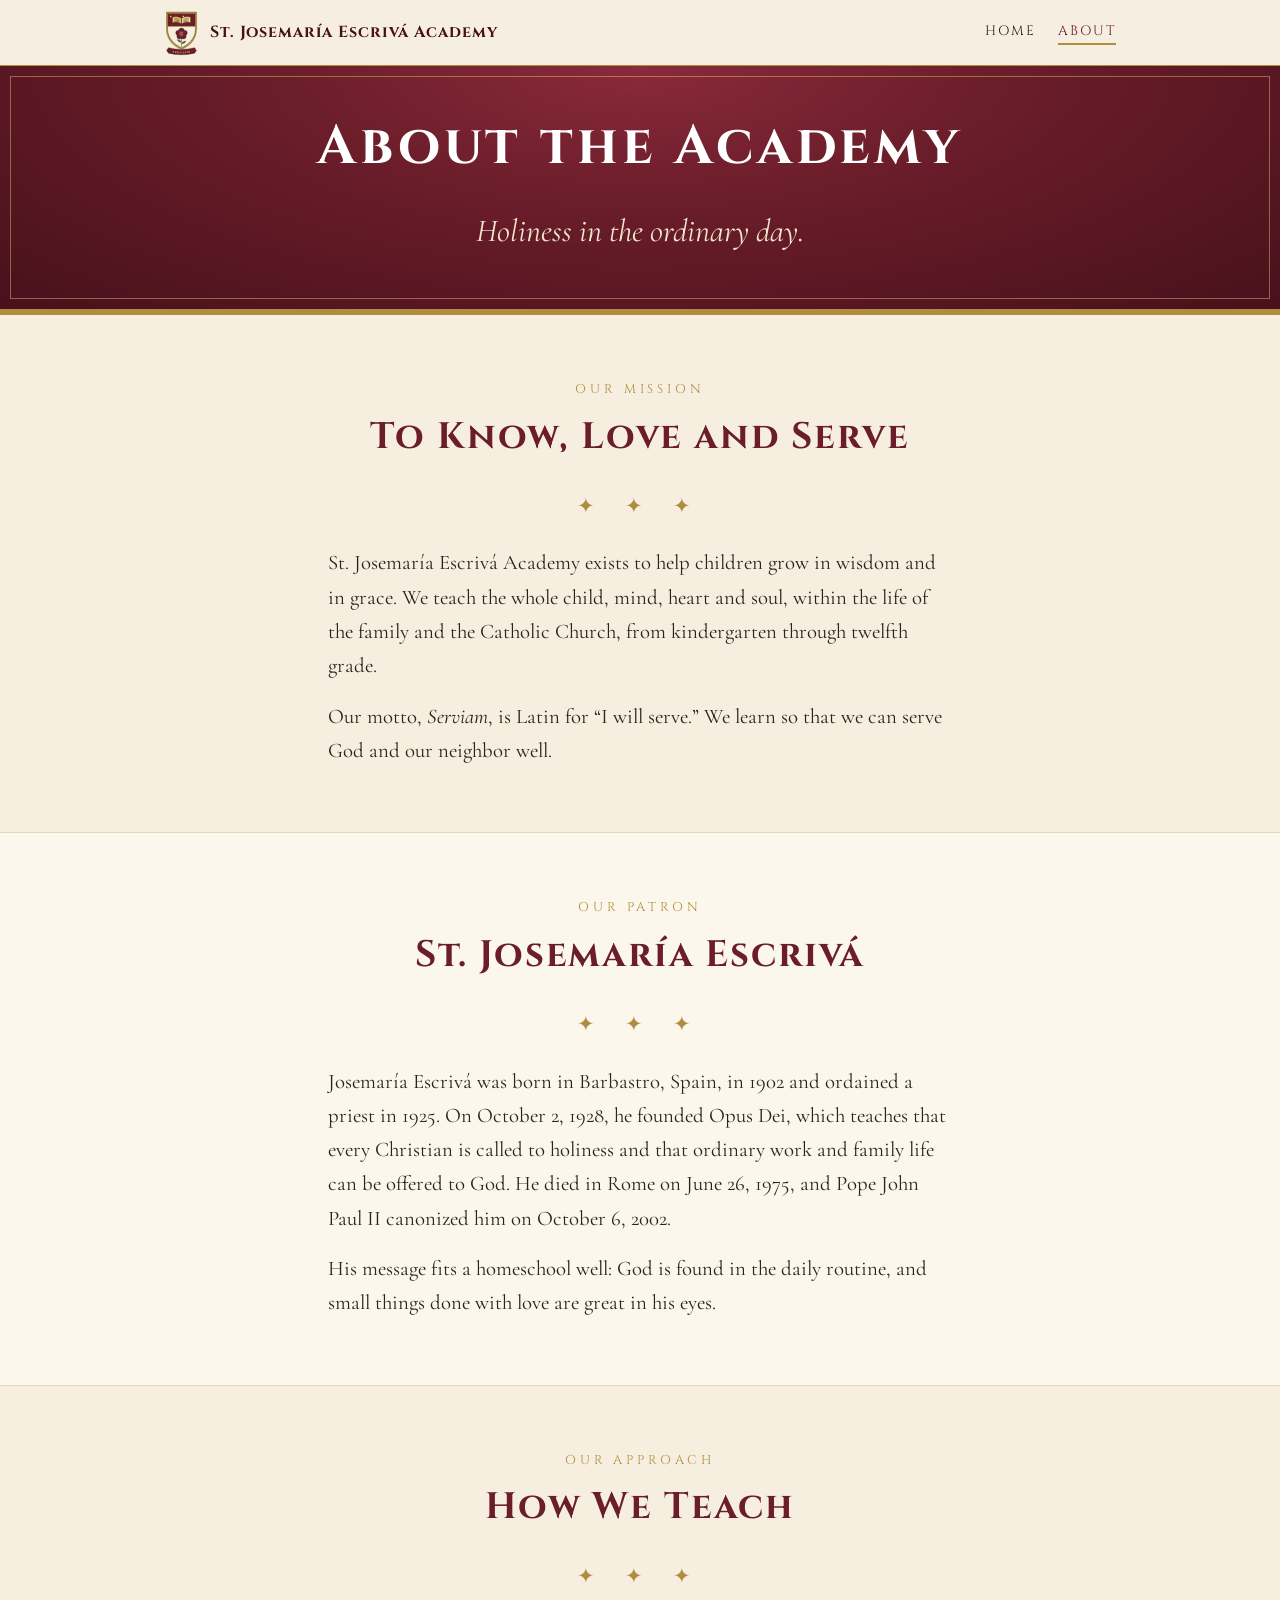
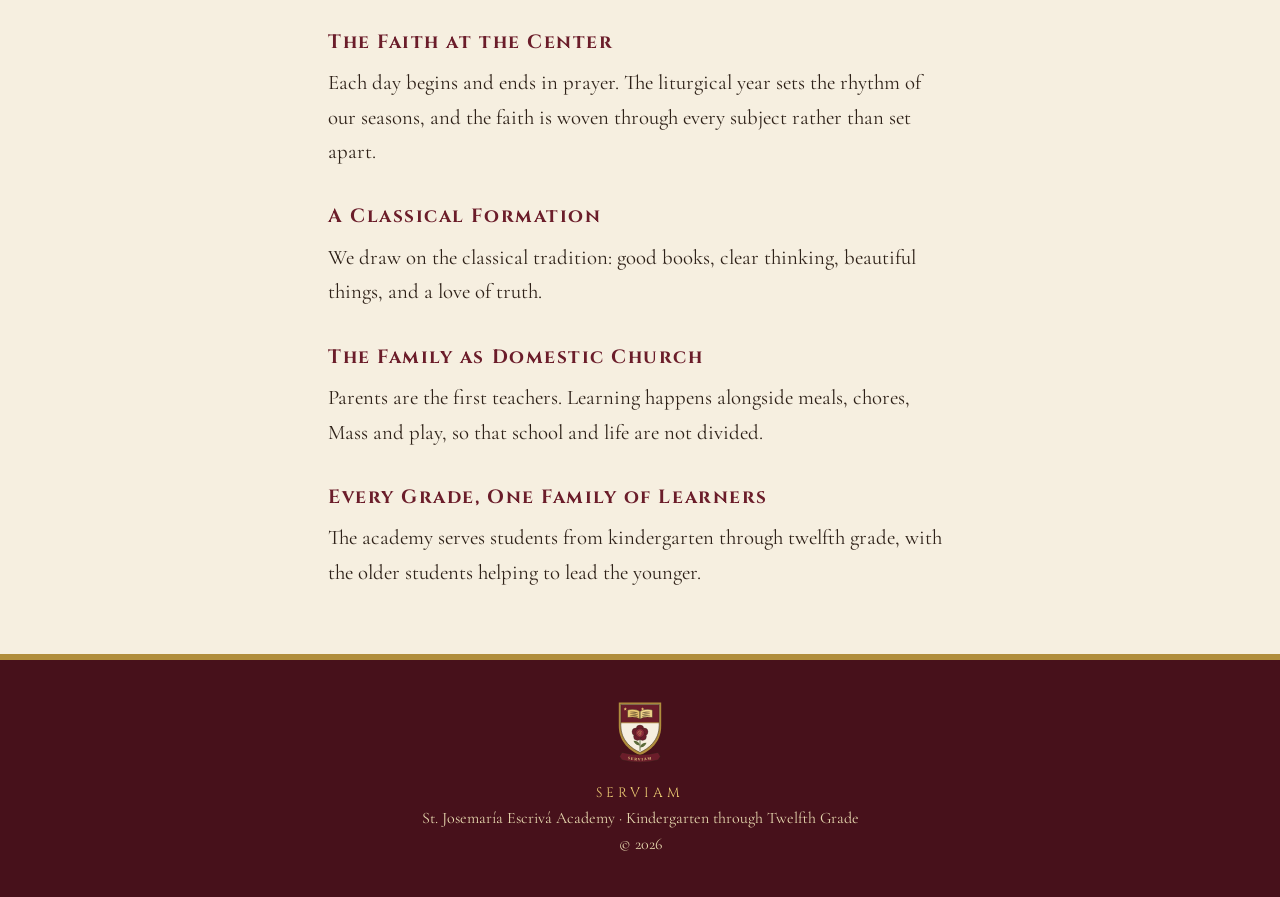
==== about.html @ 0e482333 "Build public academy site: home, about, crest, styles; keep old hub as family.html Co-Authored-By: C" ====
<!DOCTYPE html>
<html lang="en"><head><meta charset="UTF-8"><meta name="viewport" content="width=device-width,initial-scale=1">
<title>About | St. Josemaría Escrivá Academy</title><meta name="description" content="Our mission, our patron and our approach."><link rel="icon" href="crest.svg" type="image/svg+xml">
<link rel="preconnect" href="https://fonts.googleapis.com"><link rel="preconnect" href="https://fonts.gstatic.com" crossorigin><link href="https://fonts.googleapis.com/css2?family=Cinzel:wght@500;700&family=Cormorant+Garamond:ital,wght@0,400;0,600;1,400&display=swap" rel="stylesheet"><link rel="stylesheet" href="style.css"></head><body>
<header class="top"><div class="wrap"><a class="brand" href="/"><img src="crest.svg" alt=""><span>St. Josemaría Escrivá Academy</span></a>
<nav><a href="/">Home</a><a href="about.html" class="on">About</a></nav></div></header>
<div class="hero" style="padding:3rem 1.5rem 3.2rem"><h1>About the Academy</h1><p class="tag" style="margin-bottom:0">Holiness in the ordinary day.</p></div>
<section><div class="wrap prose"><div class="kicker">Our Mission</div><h2>To Know, Love and Serve</h2><span class="orn">&#10022; &#10022; &#10022;</span>
<p>St. Josemaría Escrivá Academy exists to help children grow in wisdom and in grace. We teach the whole child, mind, heart and soul, within the life of the family and the Catholic Church, from kindergarten through twelfth grade.</p>
<p>Our motto, <em>Serviam</em>, is Latin for &ldquo;I will serve.&rdquo; We learn so that we can serve God and our neighbor well.</p></div></section>
<section class="alt"><div class="wrap prose"><div class="kicker">Our Patron</div><h2>St. Josemaría Escrivá</h2><span class="orn">&#10022; &#10022; &#10022;</span>
<p>Josemaría Escrivá was born in Barbastro, Spain, in 1902 and ordained a priest in 1925. On October 2, 1928, he founded Opus Dei, which teaches that every Christian is called to holiness and that ordinary work and family life can be offered to God. He died in Rome on June 26, 1975, and Pope John Paul II canonized him on October 6, 2002.</p>
<p>His message fits a homeschool well: God is found in the daily routine, and small things done with love are great in his eyes.</p></div></section>
<section><div class="wrap prose"><div class="kicker">Our Approach</div><h2>How We Teach</h2><span class="orn">&#10022; &#10022; &#10022;</span>
<h3>The Faith at the Center</h3><p>Each day begins and ends in prayer. The liturgical year sets the rhythm of our seasons, and the faith is woven through every subject rather than set apart.</p>
<h3>A Classical Formation</h3><p>We draw on the classical tradition: good books, clear thinking, beautiful things, and a love of truth.</p>
<h3>The Family as Domestic Church</h3><p>Parents are the first teachers. Learning happens alongside meals, chores, Mass and play, so that school and life are not divided.</p>
<h3>Every Grade, One Family of Learners</h3><p>The academy serves students from kindergarten through twelfth grade, with the older students helping to lead the younger.</p></div></section>
<footer><img src="crest.svg" alt=""><div class="m">SERVIAM</div><p>St. Josemaría Escrivá Academy &middot; Kindergarten through Twelfth Grade<br>&copy; 2026</p></footer></body></html>
---- style.css ----
:root{--cream:#f6efe0;--paper:#fbf7ec;--burg:#6b1d2a;--burg-d:#47111b;--gold:#b08d3c;--gold-l:#e9c872;--ink:#2e2118}
*{box-sizing:border-box;margin:0}
html{scroll-behavior:smooth}
body{background:var(--cream);color:var(--ink);font-family:'Cormorant Garamond',Georgia,serif;font-size:1.3rem;line-height:1.65}
h1,h2,h3,.brand,nav a,.btn,.kicker{font-family:'Cinzel',Georgia,serif}
a{color:var(--burg)}
.wrap{max-width:1000px;margin:0 auto;padding:0 1.5rem}
header.top{position:sticky;top:0;z-index:10;background:rgba(246,239,224,.94);backdrop-filter:blur(6px);border-bottom:1px solid var(--gold)}
header.top .wrap{display:flex;align-items:center;justify-content:space-between;gap:1rem;padding-top:.6rem;padding-bottom:.6rem}
.brand{display:flex;align-items:center;gap:.7rem;text-decoration:none;color:var(--burg-d);font-weight:700;letter-spacing:.06em;font-size:1rem;line-height:1.2}
.brand img{height:46px}
nav{display:flex;gap:1.4rem}
nav a{text-decoration:none;color:var(--ink);font-size:.85rem;letter-spacing:.14em;text-transform:uppercase}
nav a:hover,nav a.on{color:var(--burg);border-bottom:2px solid var(--gold)}
.hero{background:radial-gradient(ellipse at 50% 0%,#8a2a3a 0%,var(--burg) 40%,var(--burg-d) 100%);color:var(--cream);text-align:center;padding:4.5rem 1.5rem 5rem;position:relative;border-bottom:6px solid var(--gold)}
.hero::after{content:"";position:absolute;inset:10px;border:1px solid rgba(233,200,114,.45);pointer-events:none}
.hero img.crest{width:170px;filter:drop-shadow(0 8px 14px rgba(0,0,0,.45));margin-bottom:1.2rem}
.hero h1{font-size:clamp(1.9rem,5.4vw,3.4rem);letter-spacing:.07em;line-height:1.2;font-weight:700;color:#fff}
.hero .sub{font-family:'Cinzel',serif;letter-spacing:.3em;text-transform:uppercase;font-size:.85rem;color:var(--gold-l);margin-top:.8rem}
.hero .tag{font-style:italic;font-size:clamp(1.4rem,3.4vw,2rem);margin:1.6rem auto 2rem;max-width:34rem;color:#f3e7c9}
.btn{display:inline-block;padding:.8rem 1.8rem;background:var(--gold);color:var(--burg-d);text-decoration:none;letter-spacing:.16em;text-transform:uppercase;font-size:.85rem;font-weight:700;border:1px solid var(--gold-l)}
.btn:hover{background:var(--gold-l)}
section{padding:4rem 0}
section.alt{background:var(--paper);border-top:1px solid #e3d6b4;border-bottom:1px solid #e3d6b4}
.kicker{color:var(--gold);letter-spacing:.3em;text-transform:uppercase;font-size:.8rem;text-align:center}
h2{font-size:clamp(1.6rem,3.8vw,2.3rem);color:var(--burg);text-align:center;margin:.4rem 0 1.4rem;letter-spacing:.05em}
.orn{display:block;text-align:center;color:var(--gold);letter-spacing:.6em;margin-bottom:1.4rem}
p+p{margin-top:1rem}
.lead{max-width:40rem;margin:0 auto;text-align:center}
.cols{display:grid;grid-template-columns:repeat(auto-fit,minmax(250px,1fr));gap:1.6rem;margin-top:2rem}
.card{background:var(--paper);border:1px solid #d9c993;padding:1.8rem 1.5rem;text-align:center;box-shadow:0 0 0 4px var(--cream),0 0 0 5px #d9c993}
.card h3{color:var(--burg);font-size:1.1rem;letter-spacing:.1em;margin-bottom:.6rem}
blockquote{max-width:38rem;margin:0 auto;text-align:center;font-style:italic;font-size:1.7rem;line-height:1.4;color:var(--burg-d)}
blockquote cite{display:block;font-family:'Cinzel',serif;font-style:normal;font-size:.8rem;letter-spacing:.2em;color:var(--gold);margin-top:1rem}
.prose{max-width:42rem;margin:0 auto}
.prose h3{color:var(--burg);letter-spacing:.08em;margin:2rem 0 .5rem;font-size:1.2rem}
.prose ul{padding-left:1.3rem}
footer{background:var(--burg-d);color:#e6d7ae;text-align:center;padding:2.5rem 1rem;font-size:1rem;border-top:6px solid var(--gold)}
footer img{height:64px;margin-bottom:.6rem}
footer .m{font-family:'Cinzel',serif;letter-spacing:.3em;color:var(--gold-l);font-size:.85rem}
@media(max-width:640px){body{font-size:1.2rem}.brand span{display:none}nav{gap:1rem}.hero img.crest{width:130px}}
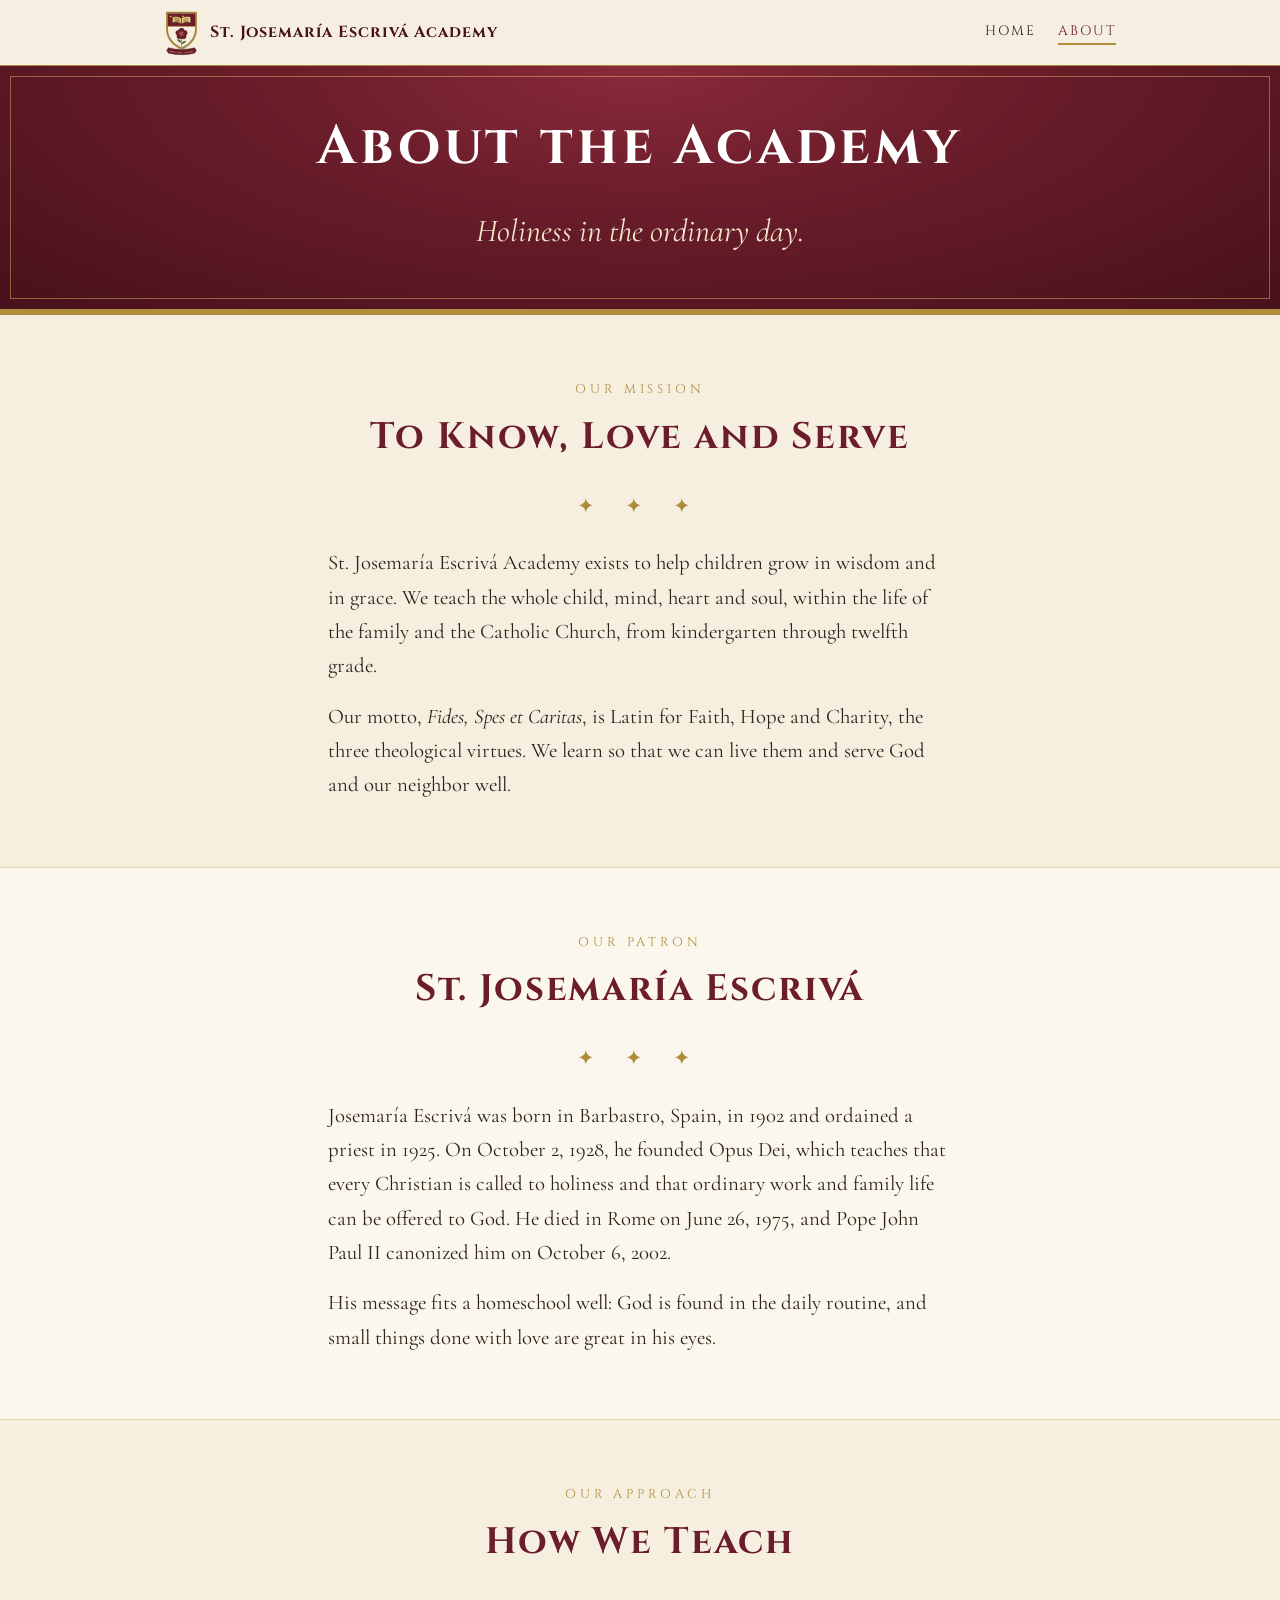
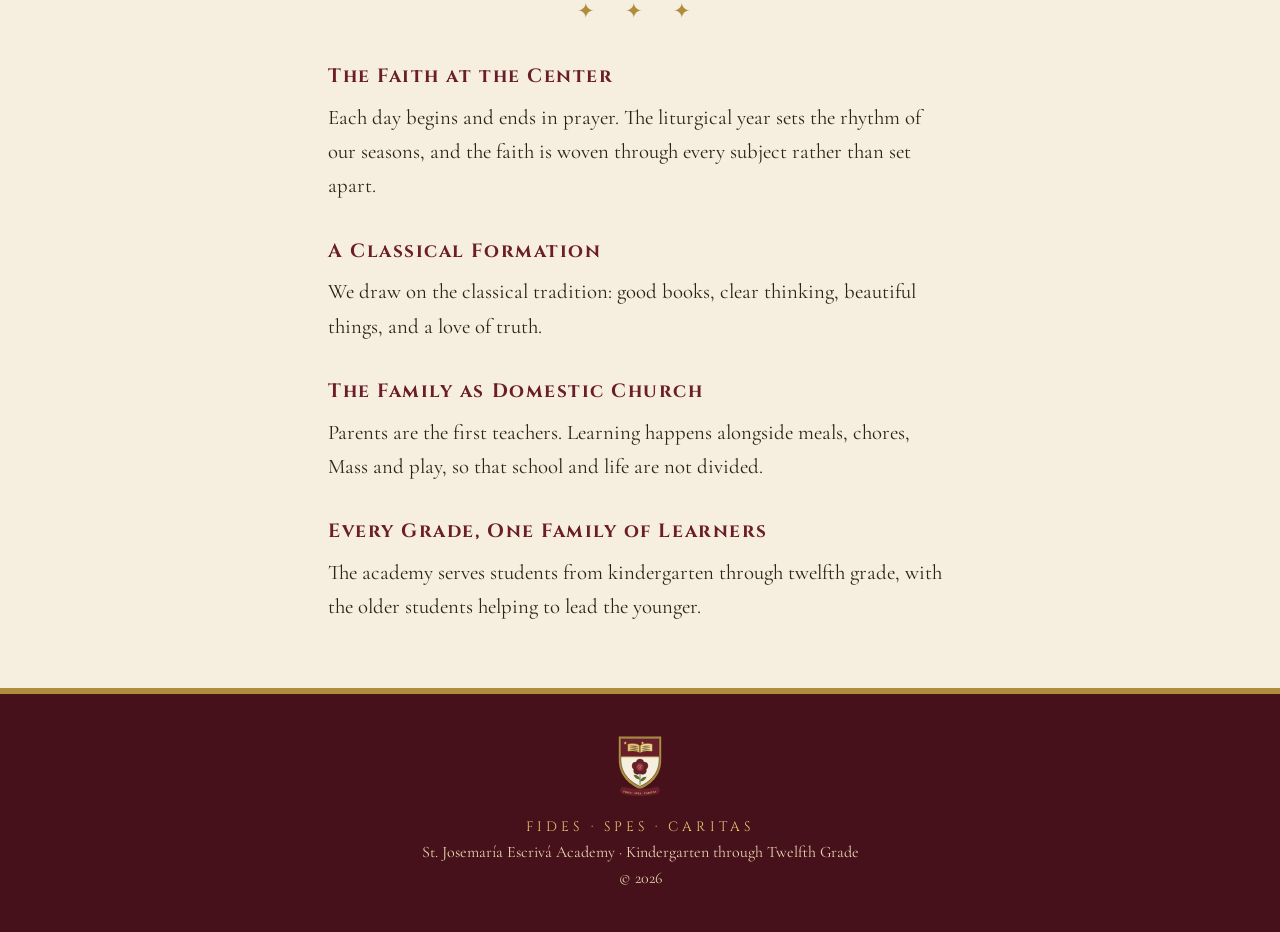
==== commit 246a4dde: "Motto: Fides, Spes et Caritas Co-Authored-By: Claude Sonnet 5.5 <noreply@anthropic.com> Claude-Sessi" ====
--- a/about.html
+++ b/about.html
@@ -7,7 +7,7 @@
 <div class="hero" style="padding:3rem 1.5rem 3.2rem"><h1>About the Academy</h1><p class="tag" style="margin-bottom:0">Holiness in the ordinary day.</p></div>
 <section><div class="wrap prose"><div class="kicker">Our Mission</div><h2>To Know, Love and Serve</h2><span class="orn">&#10022; &#10022; &#10022;</span>
 <p>St. Josemaría Escrivá Academy exists to help children grow in wisdom and in grace. We teach the whole child, mind, heart and soul, within the life of the family and the Catholic Church, from kindergarten through twelfth grade.</p>
-<p>Our motto, <em>Serviam</em>, is Latin for &ldquo;I will serve.&rdquo; We learn so that we can serve God and our neighbor well.</p></div></section>
+<p>Our motto, <em>Fides, Spes et Caritas</em>, is Latin for Faith, Hope and Charity, the three theological virtues. We learn so that we can live them and serve God and our neighbor well.</p></div></section>
 <section class="alt"><div class="wrap prose"><div class="kicker">Our Patron</div><h2>St. Josemaría Escrivá</h2><span class="orn">&#10022; &#10022; &#10022;</span>
 <p>Josemaría Escrivá was born in Barbastro, Spain, in 1902 and ordained a priest in 1925. On October 2, 1928, he founded Opus Dei, which teaches that every Christian is called to holiness and that ordinary work and family life can be offered to God. He died in Rome on June 26, 1975, and Pope John Paul II canonized him on October 6, 2002.</p>
 <p>His message fits a homeschool well: God is found in the daily routine, and small things done with love are great in his eyes.</p></div></section>
@@ -16,4 +16,4 @@
 <h3>A Classical Formation</h3><p>We draw on the classical tradition: good books, clear thinking, beautiful things, and a love of truth.</p>
 <h3>The Family as Domestic Church</h3><p>Parents are the first teachers. Learning happens alongside meals, chores, Mass and play, so that school and life are not divided.</p>
 <h3>Every Grade, One Family of Learners</h3><p>The academy serves students from kindergarten through twelfth grade, with the older students helping to lead the younger.</p></div></section>
-<footer><img src="crest.svg" alt=""><div class="m">SERVIAM</div><p>St. Josemaría Escrivá Academy &middot; Kindergarten through Twelfth Grade<br>&copy; 2026</p></footer></body></html>
+<footer><img src="crest.svg" alt=""><div class="m">FIDES &middot; SPES &middot; CARITAS</div><p>St. Josemaría Escrivá Academy &middot; Kindergarten through Twelfth Grade<br>&copy; 2026</p></footer></body></html>
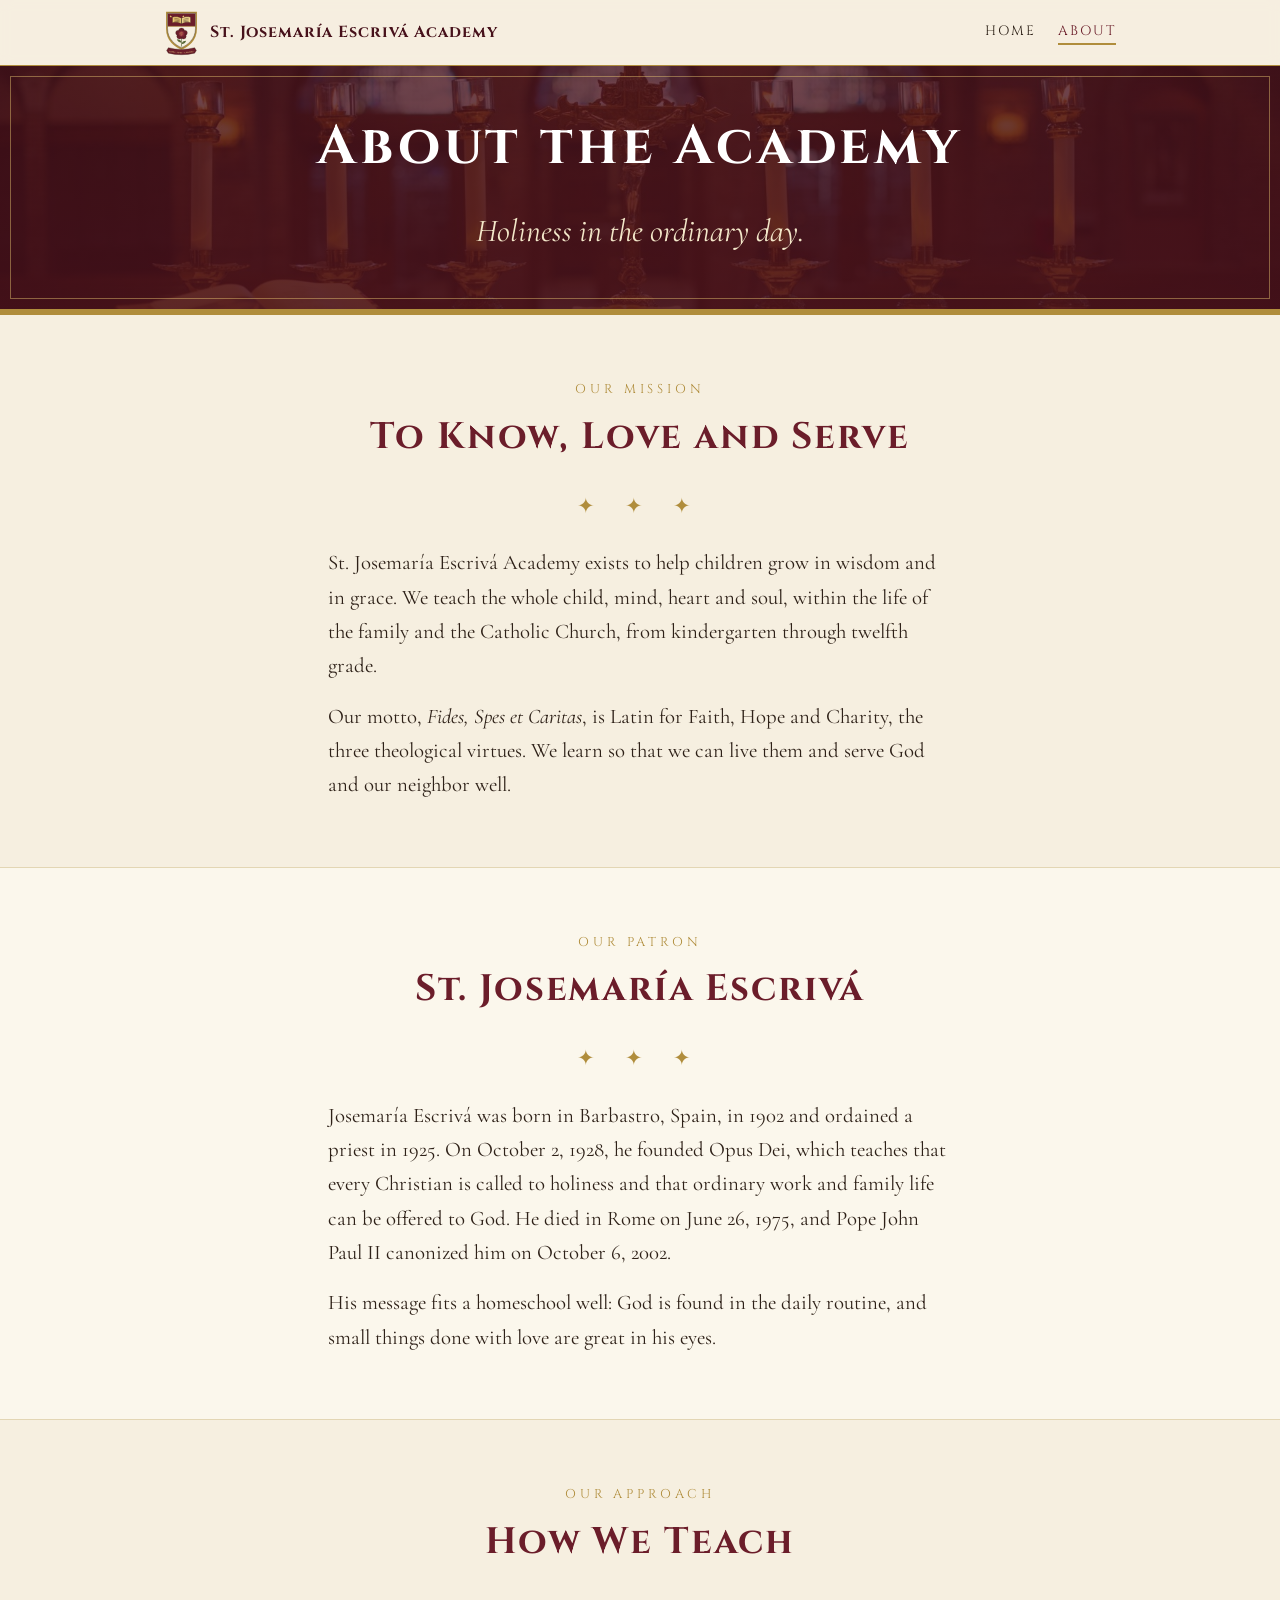
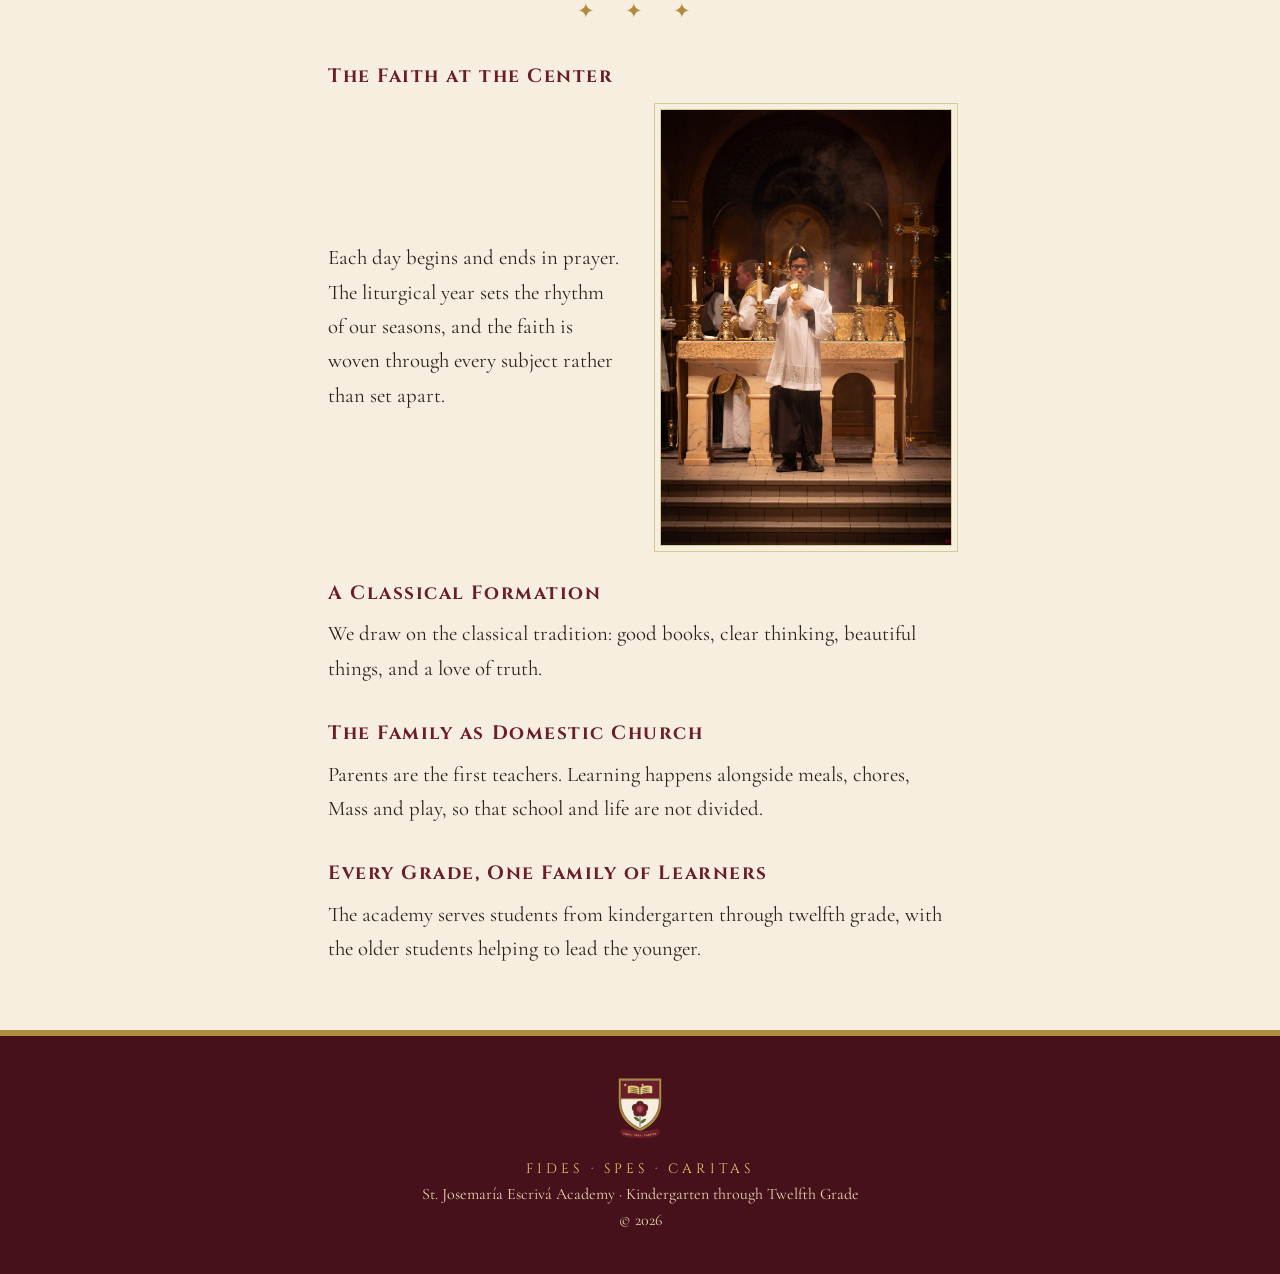
==== commit e4be5283: "Add photos: altar hero, servers, thurible Co-Authored-By: Claude Sonnet 5.5 <noreply@anthropic.com> " ====
--- a/about.html
+++ b/about.html
@@ -12,7 +12,7 @@
 <p>Josemaría Escrivá was born in Barbastro, Spain, in 1902 and ordained a priest in 1925. On October 2, 1928, he founded Opus Dei, which teaches that every Christian is called to holiness and that ordinary work and family life can be offered to God. He died in Rome on June 26, 1975, and Pope John Paul II canonized him on October 6, 2002.</p>
 <p>His message fits a homeschool well: God is found in the daily routine, and small things done with love are great in his eyes.</p></div></section>
 <section><div class="wrap prose"><div class="kicker">Our Approach</div><h2>How We Teach</h2><span class="orn">&#10022; &#10022; &#10022;</span>
-<h3>The Faith at the Center</h3><p>Each day begins and ends in prayer. The liturgical year sets the rhythm of our seasons, and the faith is woven through every subject rather than set apart.</p>
+<h3>The Faith at the Center</h3><div class="split rev" style="margin:1rem 0 1.5rem"><div class="pic"><img class="photo" src="img/thurible.jpg" alt="An altar server swinging a thurible during Mass" loading="lazy"></div><div><p>Each day begins and ends in prayer. The liturgical year sets the rhythm of our seasons, and the faith is woven through every subject rather than set apart.</p></div></div>
 <h3>A Classical Formation</h3><p>We draw on the classical tradition: good books, clear thinking, beautiful things, and a love of truth.</p>
 <h3>The Family as Domestic Church</h3><p>Parents are the first teachers. Learning happens alongside meals, chores, Mass and play, so that school and life are not divided.</p>
 <h3>Every Grade, One Family of Learners</h3><p>The academy serves students from kindergarten through twelfth grade, with the older students helping to lead the younger.</p></div></section>
--- a/style.css
+++ b/style.css
@@ -12,7 +12,7 @@
 nav{display:flex;gap:1.4rem}
 nav a{text-decoration:none;color:var(--ink);font-size:.85rem;letter-spacing:.14em;text-transform:uppercase}
 nav a:hover,nav a.on{color:var(--burg);border-bottom:2px solid var(--gold)}
-.hero{background:radial-gradient(ellipse at 50% 0%,#8a2a3a 0%,var(--burg) 40%,var(--burg-d) 100%);color:var(--cream);text-align:center;padding:4.5rem 1.5rem 5rem;position:relative;border-bottom:6px solid var(--gold)}
+.hero{background:linear-gradient(rgba(71,17,27,.78),rgba(71,17,27,.88)),url(img/altar.jpg) center/cover;color:var(--cream);text-align:center;padding:4.5rem 1.5rem 5rem;position:relative;border-bottom:6px solid var(--gold)}
 .hero::after{content:"";position:absolute;inset:10px;border:1px solid rgba(233,200,114,.45);pointer-events:none}
 .hero img.crest{width:170px;filter:drop-shadow(0 8px 14px rgba(0,0,0,.45));margin-bottom:1.2rem}
 .hero h1{font-size:clamp(1.9rem,5.4vw,3.4rem);letter-spacing:.07em;line-height:1.2;font-weight:700;color:#fff}
@@ -39,3 +39,10 @@
 footer img{height:64px;margin-bottom:.6rem}
 footer .m{font-family:'Cinzel',serif;letter-spacing:.3em;color:var(--gold-l);font-size:.85rem}
 @media(max-width:640px){body{font-size:1.2rem}.brand span{display:none}nav{gap:1rem}.hero img.crest{width:130px}}
+
+.photo{display:block;width:100%;height:auto;border:1px solid #d9c993;box-shadow:0 0 0 5px var(--cream),0 0 0 6px #d9c993}
+.split{display:grid;grid-template-columns:1fr 1fr;gap:2.5rem;align-items:center}
+.split.rev .pic{order:2}
+.pic{max-width:340px;margin:0 auto}
+.pic p{font-size:.95rem;font-style:italic;text-align:center;margin-top:.8rem;color:#6a5a48}
+@media(max-width:700px){.split{grid-template-columns:1fr}.split.rev .pic{order:0}}
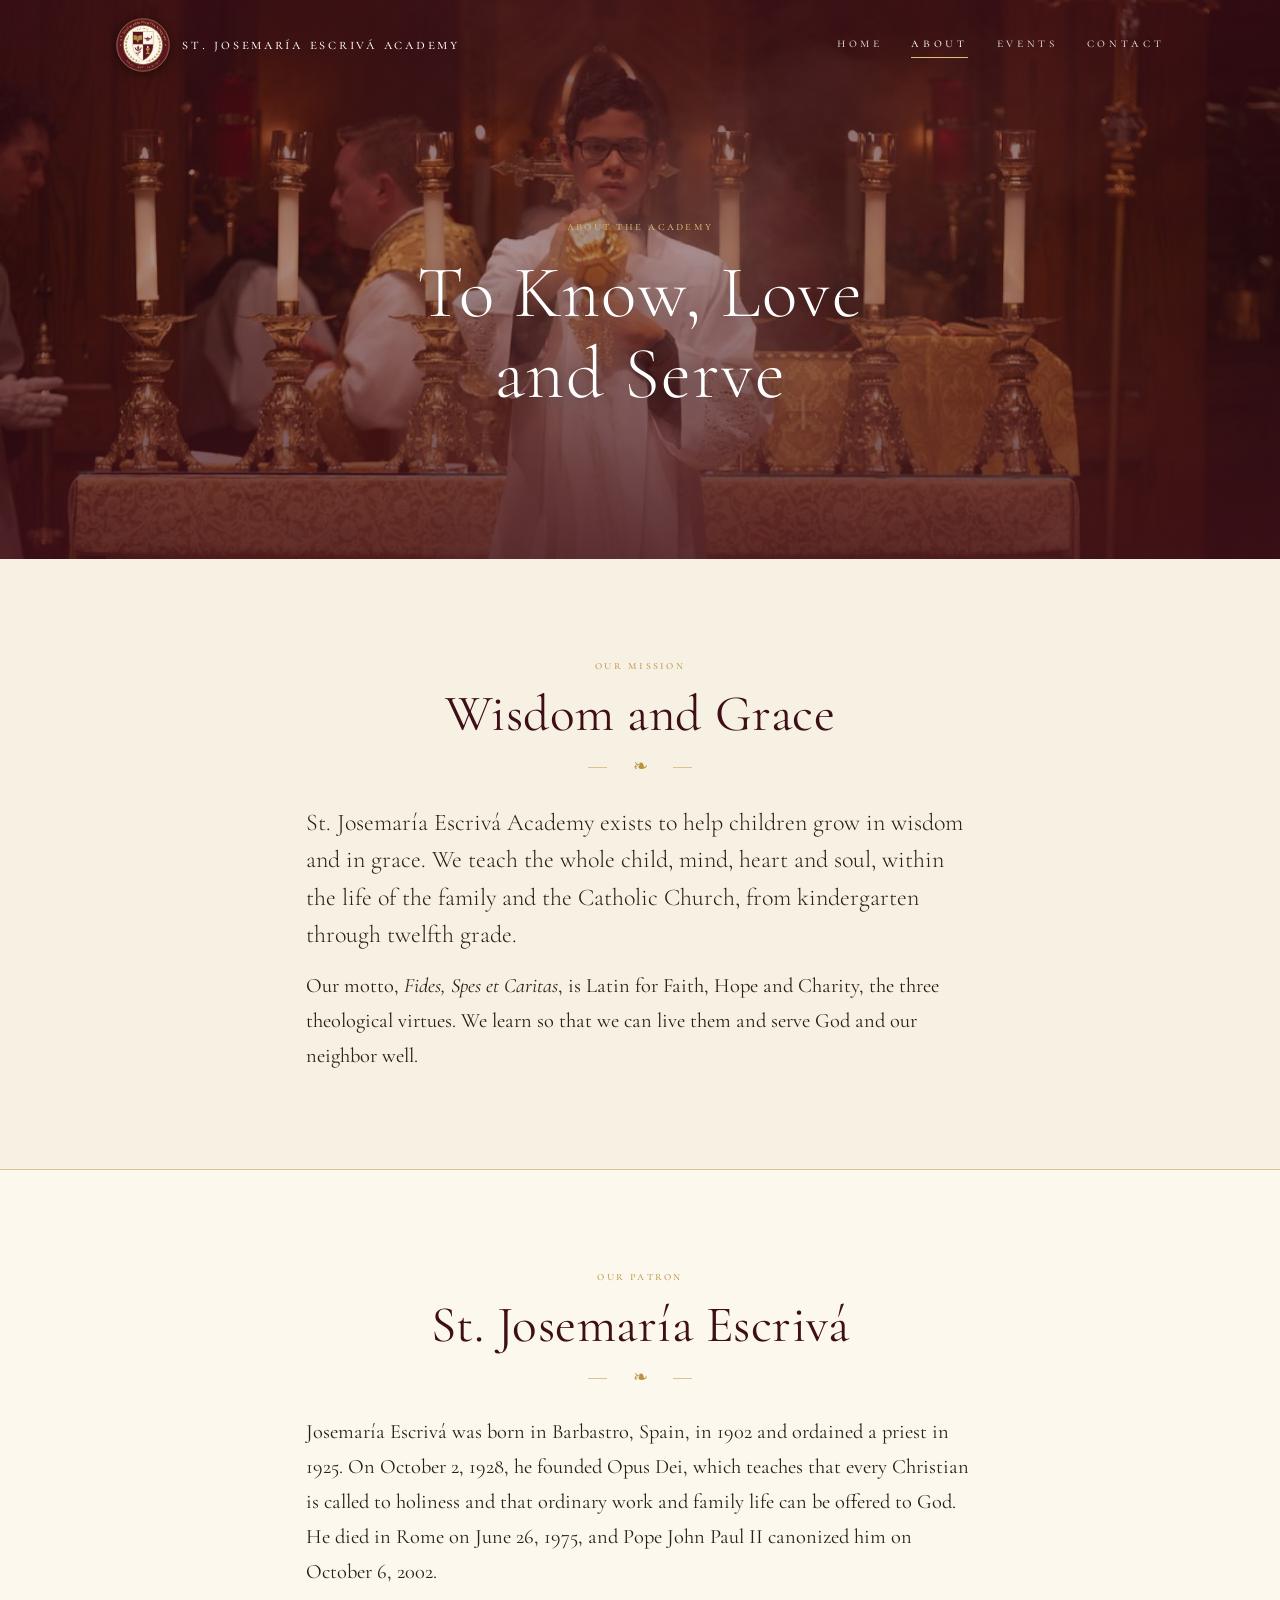
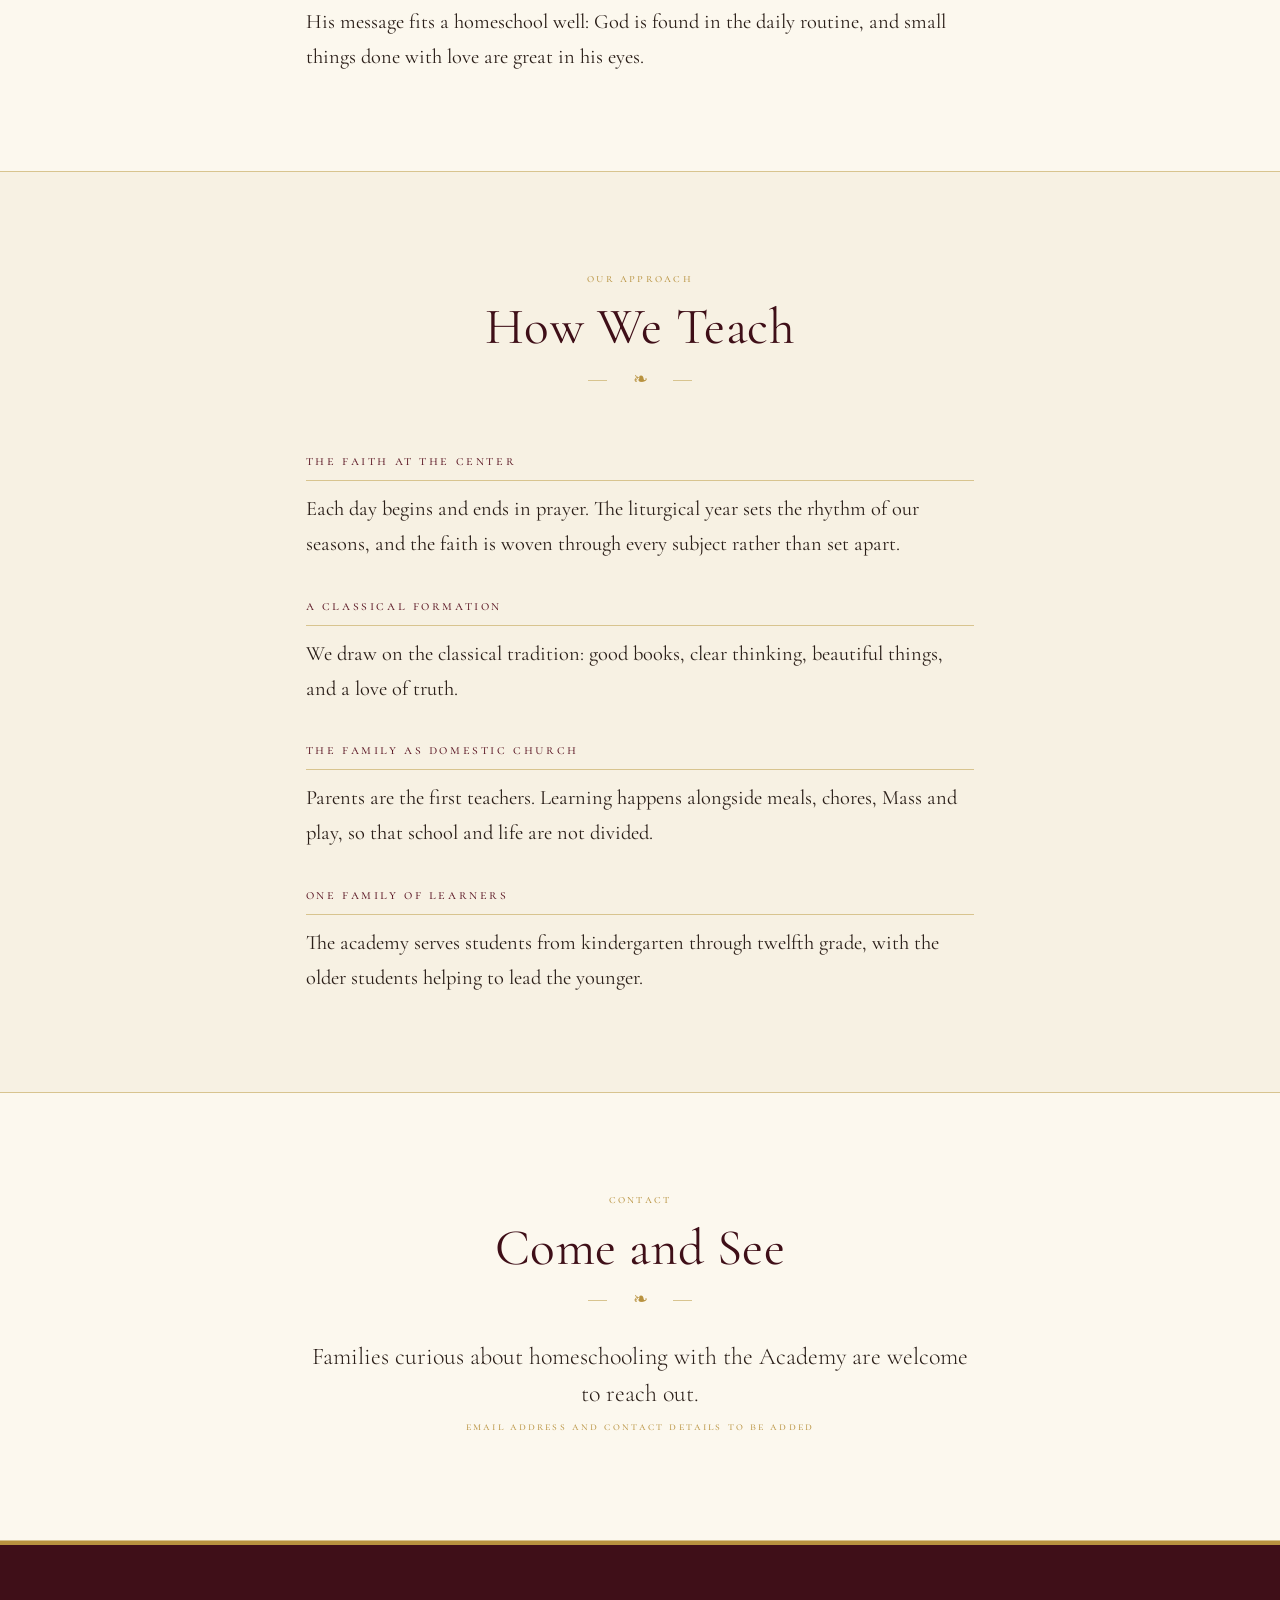
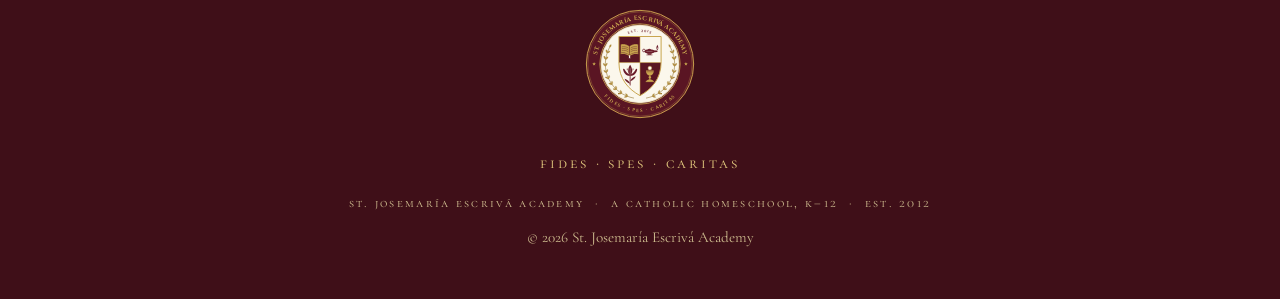
==== commit e110b9a9: "Redesign: quieter classical look (shorter hero, Cormorant type, framed photo plates, ruled events) C" ====
--- a/about.html
+++ b/about.html
@@ -1,19 +1,67 @@
 <!DOCTYPE html>
 <html lang="en"><head><meta charset="UTF-8"><meta name="viewport" content="width=device-width,initial-scale=1">
 <title>About | St. Josemaría Escrivá Academy</title><meta name="description" content="Our mission, our patron and our approach."><link rel="icon" href="crest.svg" type="image/svg+xml">
-<link rel="preconnect" href="https://fonts.googleapis.com"><link rel="preconnect" href="https://fonts.gstatic.com" crossorigin><link href="https://fonts.googleapis.com/css2?family=Cinzel:wght@500;700&family=Cormorant+Garamond:ital,wght@0,400;0,600;1,400&display=swap" rel="stylesheet"><link rel="stylesheet" href="style.css"></head><body>
-<header class="top"><div class="wrap"><a class="brand" href="/"><img src="crest.svg" alt=""><span>St. Josemaría Escrivá Academy</span></a>
-<nav><a href="/">Home</a><a href="about.html" class="on">About</a></nav></div></header>
-<div class="hero" style="padding:3rem 1.5rem 3.2rem"><h1>About the Academy</h1><p class="tag" style="margin-bottom:0">Holiness in the ordinary day.</p></div>
-<section><div class="wrap prose"><div class="kicker">Our Mission</div><h2>To Know, Love and Serve</h2><span class="orn">&#10022; &#10022; &#10022;</span>
-<p>St. Josemaría Escrivá Academy exists to help children grow in wisdom and in grace. We teach the whole child, mind, heart and soul, within the life of the family and the Catholic Church, from kindergarten through twelfth grade.</p>
-<p>Our motto, <em>Fides, Spes et Caritas</em>, is Latin for Faith, Hope and Charity, the three theological virtues. We learn so that we can live them and serve God and our neighbor well.</p></div></section>
-<section class="alt"><div class="wrap prose"><div class="kicker">Our Patron</div><h2>St. Josemaría Escrivá</h2><span class="orn">&#10022; &#10022; &#10022;</span>
+<link rel="preconnect" href="https://fonts.googleapis.com"><link rel="preconnect" href="https://fonts.gstatic.com" crossorigin><link href="https://fonts.googleapis.com/css2?family=Cormorant+Garamond:ital,wght@0,300;0,400;0,500;0,600;1,300;1,400&family=Cormorant+SC:wght@400;500;600&display=swap" rel="stylesheet"><link rel="stylesheet" href="style.css"></head><body>
+<header class="top"><div class="wrap">
+<a class="brand" href="index.html"><img src="crest.svg" alt=""><span class="sc">St. Josemaría Escrivá Academy</span></a>
+<nav class="sc"><a href="index.html">Home</a><a href="about.html" class="on">About</a><a href="index.html#events">Events</a><a href="about.html#contact">Contact</a></nav>
+</div></header>
+
+<section class="hero short">
+<img class="bg" src="img/thurible.jpg" alt="">
+<div class="veil"></div>
+<div class="inner">
+<p class="sc eyebrow">About the Academy</p>
+<h1>To Know, Love<br>and Serve</h1>
+</div>
+</section>
+
+<section class="prose">
+<div class="wrap narrow">
+<p class="sc eyebrow center">Our Mission</p>
+<h2 class="center">Wisdom and Grace</h2>
+<div class="center"><span class="fleuron" aria-hidden="true">&#10087;</span></div>
+<p class="lead">St. Josemaría Escrivá Academy exists to help children grow in wisdom and in grace. We teach the whole child, mind, heart and soul, within the life of the family and the Catholic Church, from kindergarten through twelfth grade.</p>
+<p>Our motto, <em>Fides, Spes et Caritas</em>, is Latin for Faith, Hope and Charity, the three theological virtues. We learn so that we can live them and serve God and our neighbor well.</p>
+</div>
+</section>
+
+<section class="prose alt">
+<div class="wrap narrow">
+<p class="sc eyebrow center">Our Patron</p>
+<h2 class="center">St. Josemaría Escrivá</h2>
+<div class="center"><span class="fleuron" aria-hidden="true">&#10087;</span></div>
 <p>Josemaría Escrivá was born in Barbastro, Spain, in 1902 and ordained a priest in 1925. On October 2, 1928, he founded Opus Dei, which teaches that every Christian is called to holiness and that ordinary work and family life can be offered to God. He died in Rome on June 26, 1975, and Pope John Paul II canonized him on October 6, 2002.</p>
-<p>His message fits a homeschool well: God is found in the daily routine, and small things done with love are great in his eyes.</p></div></section>
-<section><div class="wrap prose"><div class="kicker">Our Approach</div><h2>How We Teach</h2><span class="orn">&#10022; &#10022; &#10022;</span>
-<h3>The Faith at the Center</h3><div class="split rev" style="margin:1rem 0 1.5rem"><div class="pic"><img class="photo" src="img/thurible.jpg" alt="An altar server swinging a thurible during Mass" loading="lazy"></div><div><p>Each day begins and ends in prayer. The liturgical year sets the rhythm of our seasons, and the faith is woven through every subject rather than set apart.</p></div></div>
-<h3>A Classical Formation</h3><p>We draw on the classical tradition: good books, clear thinking, beautiful things, and a love of truth.</p>
-<h3>The Family as Domestic Church</h3><p>Parents are the first teachers. Learning happens alongside meals, chores, Mass and play, so that school and life are not divided.</p>
-<h3>Every Grade, One Family of Learners</h3><p>The academy serves students from kindergarten through twelfth grade, with the older students helping to lead the younger.</p></div></section>
-<footer><img src="crest.svg" alt=""><div class="m">FIDES &middot; SPES &middot; CARITAS</div><p>St. Josemaría Escrivá Academy &middot; Kindergarten through Twelfth Grade<br>&copy; 2026</p></footer></body></html>
+<p>His message fits a homeschool well: God is found in the daily routine, and small things done with love are great in his eyes.</p>
+</div>
+</section>
+
+<section class="prose">
+<div class="wrap narrow">
+<p class="sc eyebrow center">Our Approach</p>
+<h2 class="center">How We Teach</h2>
+<div class="center"><span class="fleuron" aria-hidden="true">&#10087;</span></div>
+<dl class="how">
+<dt class="sc">The Faith at the Center</dt><dd>Each day begins and ends in prayer. The liturgical year sets the rhythm of our seasons, and the faith is woven through every subject rather than set apart.</dd>
+<dt class="sc">A Classical Formation</dt><dd>We draw on the classical tradition: good books, clear thinking, beautiful things, and a love of truth.</dd>
+<dt class="sc">The Family as Domestic Church</dt><dd>Parents are the first teachers. Learning happens alongside meals, chores, Mass and play, so that school and life are not divided.</dd>
+<dt class="sc">One Family of Learners</dt><dd>The academy serves students from kindergarten through twelfth grade, with the older students helping to lead the younger.</dd>
+</dl>
+</div>
+</section>
+
+<section class="prose alt" id="contact">
+<div class="wrap narrow center">
+<p class="sc eyebrow">Contact</p>
+<h2>Come and See</h2>
+<span class="fleuron" aria-hidden="true">&#10087;</span>
+<p class="lead">Families curious about homeschooling with the Academy are welcome to reach out.</p>
+<p class="sc meta">Email address and contact details to be added</p>
+</div>
+</section>
+<footer><div class="wrap">
+<img src="crest.svg" alt="" class="seal">
+<div class="sc motto">Fides &middot; Spes &middot; Caritas</div>
+<p class="sc small">St. Josemaría Escrivá Academy &nbsp;&middot;&nbsp; A Catholic Homeschool, K&ndash;12 &nbsp;&middot;&nbsp; Est. 2012</p>
+<p class="small">&copy; 2026 St. Josemaría Escrivá Academy</p>
+</div></footer></body></html>
--- a/style.css
+++ b/style.css
@@ -1,48 +1,91 @@
-:root{--cream:#f6efe0;--paper:#fbf7ec;--burg:#6b1d2a;--burg-d:#47111b;--gold:#b08d3c;--gold-l:#e9c872;--ink:#2e2118}
+
+:root{--cream:#f7f1e3;--paper:#fcf8ee;--ink:#2a1e18;--burg:#5a1523;--burg-d:#3f0f18;--gold:#b8923f;--gold-l:#dcc27a;--rule:#d8c48f}
 *{box-sizing:border-box;margin:0}
 html{scroll-behavior:smooth}
-body{background:var(--cream);color:var(--ink);font-family:'Cormorant Garamond',Georgia,serif;font-size:1.3rem;line-height:1.65}
-h1,h2,h3,.brand,nav a,.btn,.kicker{font-family:'Cinzel',Georgia,serif}
+body{background:var(--cream);color:var(--ink);font-family:'Cormorant Garamond',Georgia,serif;font-size:1.28rem;line-height:1.7;font-weight:400}
+.sc{font-family:'Cormorant SC','Cormorant Garamond',Georgia,serif;letter-spacing:.18em;text-transform:lowercase}
+h1,h2,h3{font-family:'Cormorant Garamond',Georgia,serif;font-weight:400;line-height:1.1;color:var(--burg-d)}
+h2{font-size:clamp(2rem,4.6vw,3.2rem);margin:.3rem 0 .4rem;letter-spacing:.01em}
+h3{font-size:1.35rem}
 a{color:var(--burg)}
-.wrap{max-width:1000px;margin:0 auto;padding:0 1.5rem}
-header.top{position:sticky;top:0;z-index:10;background:rgba(246,239,224,.94);backdrop-filter:blur(6px);border-bottom:1px solid var(--gold)}
-header.top .wrap{display:flex;align-items:center;justify-content:space-between;gap:1rem;padding-top:.6rem;padding-bottom:.6rem}
-.brand{display:flex;align-items:center;gap:.7rem;text-decoration:none;color:var(--burg-d);font-weight:700;letter-spacing:.06em;font-size:1rem;line-height:1.2}
-.brand img{height:46px}
-nav{display:flex;gap:1.4rem}
-nav a{text-decoration:none;color:var(--ink);font-size:.85rem;letter-spacing:.14em;text-transform:uppercase}
-nav a:hover,nav a.on{color:var(--burg);border-bottom:2px solid var(--gold)}
-.hero{background:linear-gradient(rgba(71,17,27,.78),rgba(71,17,27,.88)),url(img/altar.jpg) center/cover;color:var(--cream);text-align:center;padding:4.5rem 1.5rem 5rem;position:relative;border-bottom:6px solid var(--gold)}
-.hero::after{content:"";position:absolute;inset:10px;border:1px solid rgba(233,200,114,.45);pointer-events:none}
-.hero img.crest{width:170px;filter:drop-shadow(0 8px 14px rgba(0,0,0,.45));margin-bottom:1.2rem}
-.hero h1{font-size:clamp(1.9rem,5.4vw,3.4rem);letter-spacing:.07em;line-height:1.2;font-weight:700;color:#fff}
-.hero .sub{font-family:'Cinzel',serif;letter-spacing:.3em;text-transform:uppercase;font-size:.85rem;color:var(--gold-l);margin-top:.8rem}
-.hero .tag{font-style:italic;font-size:clamp(1.4rem,3.4vw,2rem);margin:1.6rem auto 2rem;max-width:34rem;color:#f3e7c9}
-.btn{display:inline-block;padding:.8rem 1.8rem;background:var(--gold);color:var(--burg-d);text-decoration:none;letter-spacing:.16em;text-transform:uppercase;font-size:.85rem;font-weight:700;border:1px solid var(--gold-l)}
-.btn:hover{background:var(--gold-l)}
-section{padding:4rem 0}
-section.alt{background:var(--paper);border-top:1px solid #e3d6b4;border-bottom:1px solid #e3d6b4}
-.kicker{color:var(--gold);letter-spacing:.3em;text-transform:uppercase;font-size:.8rem;text-align:center}
-h2{font-size:clamp(1.6rem,3.8vw,2.3rem);color:var(--burg);text-align:center;margin:.4rem 0 1.4rem;letter-spacing:.05em}
-.orn{display:block;text-align:center;color:var(--gold);letter-spacing:.6em;margin-bottom:1.4rem}
+.wrap{max-width:1100px;margin:0 auto;padding:0 1.6rem}
+.narrow{max-width:720px}
+.center{text-align:center}
+.eyebrow{font-size:.78rem;color:var(--gold);margin-bottom:.6rem}
+.fleuron{display:inline-block;color:var(--gold);font-size:1.1rem;margin:.2rem 0 1.4rem;position:relative;padding:0 1.6rem}
+.fleuron::before,.fleuron::after{content:"";position:absolute;top:50%;width:1.2rem;height:1px;background:var(--rule)}
+.fleuron::before{right:100%}.fleuron::after{left:100%}
+.lead{font-size:1.5rem;font-weight:300;line-height:1.55}
 p+p{margin-top:1rem}
-.lead{max-width:40rem;margin:0 auto;text-align:center}
-.cols{display:grid;grid-template-columns:repeat(auto-fit,minmax(250px,1fr));gap:1.6rem;margin-top:2rem}
-.card{background:var(--paper);border:1px solid #d9c993;padding:1.8rem 1.5rem;text-align:center;box-shadow:0 0 0 4px var(--cream),0 0 0 5px #d9c993}
-.card h3{color:var(--burg);font-size:1.1rem;letter-spacing:.1em;margin-bottom:.6rem}
-blockquote{max-width:38rem;margin:0 auto;text-align:center;font-style:italic;font-size:1.7rem;line-height:1.4;color:var(--burg-d)}
-blockquote cite{display:block;font-family:'Cinzel',serif;font-style:normal;font-size:.8rem;letter-spacing:.2em;color:var(--gold);margin-top:1rem}
-.prose{max-width:42rem;margin:0 auto}
-.prose h3{color:var(--burg);letter-spacing:.08em;margin:2rem 0 .5rem;font-size:1.2rem}
-.prose ul{padding-left:1.3rem}
-footer{background:var(--burg-d);color:#e6d7ae;text-align:center;padding:2.5rem 1rem;font-size:1rem;border-top:6px solid var(--gold)}
-footer img{height:64px;margin-bottom:.6rem}
-footer .m{font-family:'Cinzel',serif;letter-spacing:.3em;color:var(--gold-l);font-size:.85rem}
-@media(max-width:640px){body{font-size:1.2rem}.brand span{display:none}nav{gap:1rem}.hero img.crest{width:130px}}
 
-.photo{display:block;width:100%;height:auto;border:1px solid #d9c993;box-shadow:0 0 0 5px var(--cream),0 0 0 6px #d9c993}
-.split{display:grid;grid-template-columns:1fr 1fr;gap:2.5rem;align-items:center}
-.split.rev .pic{order:2}
-.pic{max-width:340px;margin:0 auto}
-.pic p{font-size:.95rem;font-style:italic;text-align:center;margin-top:.8rem;color:#6a5a48}
-@media(max-width:700px){.split{grid-template-columns:1fr}.split.rev .pic{order:0}}
+header.top{position:absolute;top:0;left:0;right:0;z-index:5;padding:1.1rem 0}
+header.top .wrap{display:flex;align-items:center;justify-content:space-between;gap:1rem}
+.brand{display:flex;align-items:center;gap:.8rem;text-decoration:none;color:#fff;font-size:.95rem}
+.brand img{height:54px;filter:drop-shadow(0 2px 6px rgba(0,0,0,.5))}
+nav{display:flex;gap:1.8rem}
+nav a{text-decoration:none;color:rgba(255,255,255,.85);font-size:.85rem;padding-bottom:.2rem;border-bottom:1px solid transparent}
+nav a:hover,nav a.on{color:#fff;border-color:var(--gold-l)}
+
+.hero{position:relative;min-height:74vh;display:grid;grid-template-rows:1fr auto;color:var(--cream);overflow:hidden}
+.hero.short{min-height:48vh;grid-template-rows:1fr}
+.hero .bg{position:absolute;inset:0;width:100%;height:100%;object-fit:cover;object-position:center 40%}
+.hero .veil{position:absolute;inset:0;background:linear-gradient(180deg,rgba(63,15,24,.72) 0%,rgba(63,15,24,.45) 45%,rgba(63,15,24,.82) 100%)}
+.hero .inner{position:relative;text-align:center;padding:7.5rem 1.5rem 3rem;align-self:center}
+.hero .seal{width:112px;filter:drop-shadow(0 10px 22px rgba(0,0,0,.55));margin-bottom:1.6rem}
+.hero .eyebrow{color:var(--gold-l);margin-bottom:1rem}
+.hero h1{color:#fff;font-size:clamp(2.4rem,6vw,4.6rem);font-weight:300;letter-spacing:.02em;text-shadow:0 3px 24px rgba(0,0,0,.45)}
+.hero .tag{font-style:italic;font-weight:300;font-size:clamp(1.3rem,2.2vw,1.7rem);margin:1rem 0 1.6rem;color:#f3e7c9}
+.btn{display:inline-block;padding:.85rem 2.2rem;border:1px solid var(--gold-l);color:#fff;text-decoration:none;font-size:.9rem;transition:background .2s}
+.btn:hover{background:rgba(220,194,122,.18)}
+.stats{position:relative;display:grid;grid-template-columns:repeat(3,1fr);border-top:1px solid rgba(220,194,122,.5);background:rgba(63,15,24,.55);backdrop-filter:blur(4px)}
+.stats div{text-align:center;padding:1rem .5rem}
+.stats div+div{border-left:1px solid rgba(220,194,122,.35)}
+.stats b{display:block;font-family:'Cormorant Garamond',serif;font-weight:300;font-size:clamp(2rem,4.6vw,3rem);line-height:1;color:#fff;letter-spacing:0}
+.stats span{display:block;font-size:.72rem;color:var(--gold-l);margin-top:.5rem}
+
+section{padding:6rem 0}
+.welcome .pillars{display:grid;grid-template-columns:repeat(3,1fr);gap:3rem;margin-top:4rem;text-align:center}
+.pillars h3{color:var(--burg);font-size:.95rem;margin-bottom:.7rem;padding-bottom:.7rem;border-bottom:1px solid var(--rule)}
+.pillars p{font-size:1.15rem}
+
+.plate{background:var(--paper);border-top:1px solid var(--rule);border-bottom:1px solid var(--rule);padding:5rem 0}
+.split{display:grid;grid-template-columns:5fr 6fr;gap:4.5rem;align-items:center}
+.plate.rev .split figure{order:2}
+.plate figure{position:relative;padding:14px;border:1px solid var(--rule);background:var(--cream)}
+.plate figure::after{content:"";position:absolute;inset:6px;border:1px solid var(--rule);pointer-events:none}
+.plate img{display:block;width:100%;height:auto}
+.plate .text .link{display:inline-block;margin-top:1.4rem;font-size:.82rem;text-decoration:none;border-bottom:1px solid var(--gold)}
+
+.quote blockquote{font-size:clamp(1.7rem,3.4vw,2.5rem);font-weight:300;font-style:italic;line-height:1.35;color:var(--burg-d)}
+.quote cite{display:block;font-style:normal;font-size:.8rem;color:var(--gold);margin-top:1.6rem}
+
+.events .list{list-style:none;padding:0;margin-top:1rem;border-top:1px solid var(--rule)}
+.events li{display:grid;grid-template-columns:96px 1fr;gap:1.8rem;padding:1.8rem 0;border-bottom:1px solid var(--rule)}
+.when{text-align:center;color:var(--burg)}
+.when b{display:block;font-family:'Cormorant Garamond',serif;font-weight:300;font-size:3rem;line-height:.95;letter-spacing:0}
+.when span{display:block;font-size:.72rem;line-height:1.3;margin-top:.3rem;color:var(--gold)}
+.events h3{color:var(--burg-d);font-size:1.5rem}
+.meta{font-size:.74rem;color:var(--gold);margin:.25rem 0 .5rem}
+.events li p+p{margin-top:0}
+
+.prose.alt{background:var(--paper);border-top:1px solid var(--rule);border-bottom:1px solid var(--rule)}
+.how{margin-top:1rem}
+.how dt{color:var(--burg);font-size:.9rem;margin-top:2rem;padding-bottom:.4rem;border-bottom:1px solid var(--rule)}
+.how dd{margin:.7rem 0 0}
+
+footer{background:var(--burg-d);color:#e6d7ae;text-align:center;padding:4rem 1rem 3rem;border-top:4px solid var(--gold)}
+footer .seal{height:110px;margin-bottom:1.2rem}
+footer .motto{color:var(--gold-l);font-size:1rem;margin-bottom:1rem}
+footer .small{font-size:.8rem;color:#cdbb8e}
+footer .small+.small{margin-top:.6rem;font-family:'Cormorant Garamond',serif;letter-spacing:0;text-transform:none;font-size:.95rem}
+
+@media(max-width:860px){
+ .welcome .pillars{grid-template-columns:1fr;gap:2rem}
+ .split{grid-template-columns:1fr;gap:2.2rem}
+ .plate.rev .split figure{order:0}
+ .brand span{display:none}
+ nav{gap:1rem} nav a{font-size:.75rem}
+ .hero .inner{padding-top:6rem}
+ .events li{grid-template-columns:70px 1fr;gap:1rem}
+ section{padding:4rem 0}
+}
